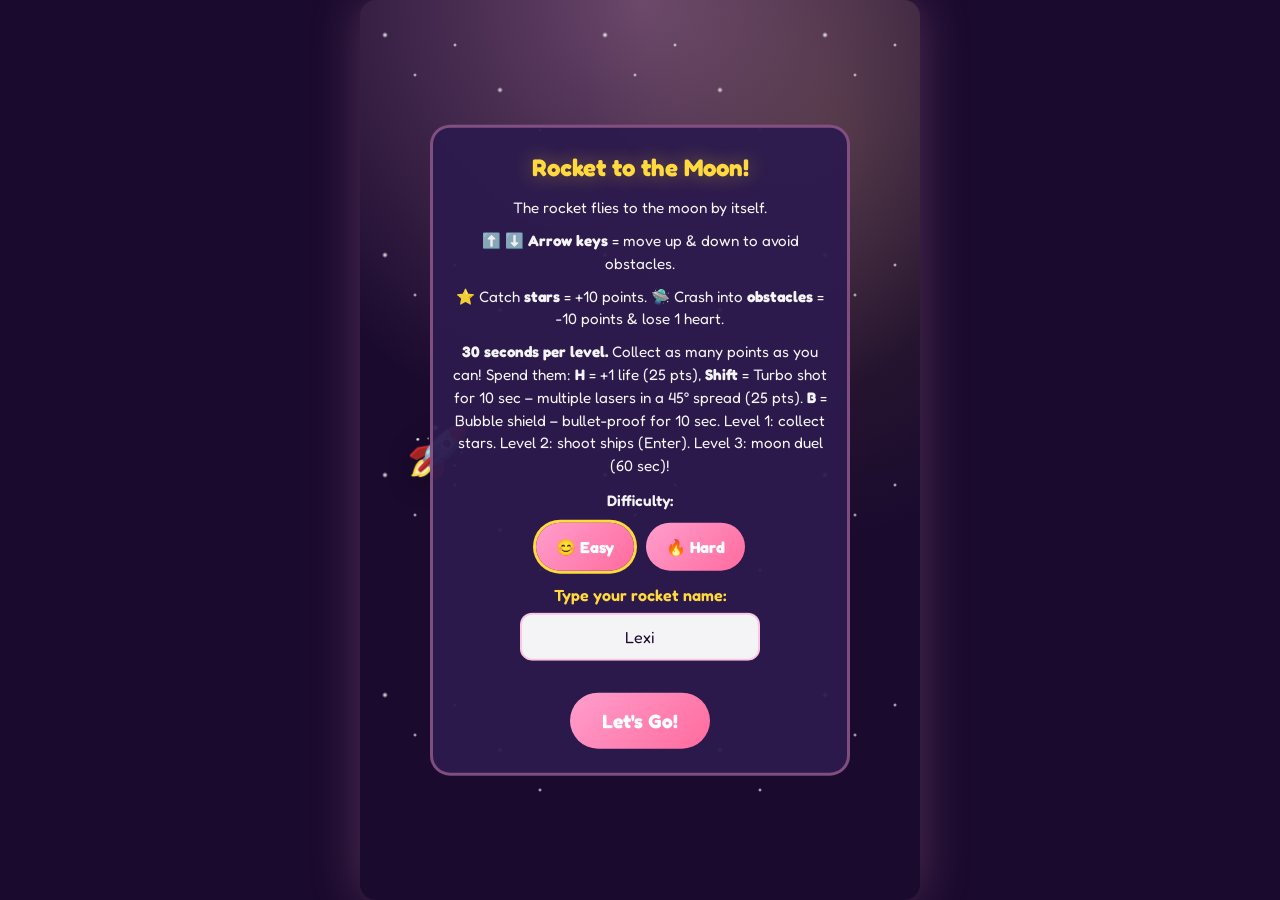
==== index.html @ e7d23eb4 "Bubble shield: footer button + B key, 10s bullet-proof; Level 3 time 60s Made-with: Cursor" ====
<!DOCTYPE html>
<html lang="en">
<head>
  <meta charset="UTF-8" />
  <meta name="viewport" content="width=device-width, initial-scale=1.0, viewport-fit=cover, user-scalable=no" />
  <meta name="apple-mobile-web-app-capable" content="yes" />
  <meta name="apple-mobile-web-app-status-bar-style" content="black-translucent" />
  <meta name="apple-mobile-web-app-title" content="Rocket Moon" />
  <meta name="theme-color" content="#1a0a2e" />
  <title>Rocket to the Moon – Kids Game</title>
  <link rel="manifest" href="manifest.json" />
  <link rel="apple-touch-icon" href="icons/icon-192.png" />
  <link rel="stylesheet" href="style.css" />
</head>
<body>
  <div id="game-container">
    <!-- Game world: sky (levels 1–2), duel (level 3) -->
    <div id="sky">
      <div id="stars"></div>
      <div id="moon" aria-hidden="true"></div>
      <div id="rocket" role="img" aria-label="Rocket">🚀</div>
      <div id="collectibles" aria-hidden="true"></div>
      <div id="obstacles" aria-hidden="true"></div>
      <!-- Level 2: player lasers and alien ships -->
      <div id="player-lasers" aria-hidden="true"></div>
      <div id="enemy-ships" aria-hidden="true"></div>
    </div>

    <!-- Level 3: moon duel -->
    <div id="duel-scene" aria-hidden="true">
      <div id="duel-moon-bg"></div>
      <div id="duel-player" role="img" aria-label="Player">🧑‍🚀</div>
      <div id="duel-alien" role="img" aria-label="Alien">👽</div>
      <div id="duel-alien2" role="img" aria-label="Alien 2" class="duel-alien-extra">👽</div>
      <div id="duel-player-lasers"></div>
      <div id="duel-alien-lasers"></div>
    </div>

    <!-- In-game UI: template layout = Points/timer/pause/exit → Level bar → Pilot/Alien lives -->
    <div id="ui">
      <div id="top-row">
        <div id="score-wrap">
          <span id="pilot-name"></span>
          <span id="score">Points: 10</span>
        </div>
        <div id="timer-wrap" aria-hidden="true">
          <span id="game-timer">1:00</span>
        </div>
        <div id="pause-btn-wrap">
          <button id="pause-btn" type="button">Pause</button>
        </div>
        <div id="exit-btn-wrap">
          <button id="exit-btn" type="button">Exit Game</button>
        </div>
      </div>
      <div id="level-row">
        <span id="level-label">Level 1 • 30 sec</span>
        <span id="turbo-indicator" class="turbo-badge" aria-hidden="true">Turbo</span>
        <div id="level-progress-wrap">
          <div id="level-progress-bar"><div id="level-progress-fill"></div></div>
          <span id="level-progress-icon" aria-hidden="true">🛸</span>
        </div>
      </div>
      <div id="lives-row">
        <div id="top-right-lives">
          <span id="pilot-lives-label">Pilot</span>
          <div id="lives">❤️❤️❤️❤️❤️</div>
          <span id="alien-lives-label">Alien</span>
          <div id="alien-lives-wrap" class="alien-lives-only" aria-hidden="true">
            <span id="alien-lives">💚💚💚💚💚</span>
          </div>
        </div>
      </div>
      <div id="controls-hint">⬆️ ⬇️ Arrows = up/down · Space = Pause</div>
    </div>

    <!-- Touch controls: fixed footer, only on touch devices -->

    <!-- Start screen: instructions, difficulty, mode, pilot name, start -->
    <div id="instructions">
        <h2>Rocket to the Moon!</h2>
        <p>The rocket flies to the moon by itself.</p>
        <p>⬆️ ⬇️ <strong>Arrow keys</strong> = move up &amp; down to avoid obstacles.</p>
        <p>⭐ Catch <strong>stars</strong> = +10 points. 🛸 Crash into <strong>obstacles</strong> = -10 points &amp; lose 1 heart.</p>
        <p><strong>30 seconds per level.</strong> Collect as many points as you can! Spend them: <strong>H</strong> = +1 life (25 pts), <strong>Shift</strong> = Turbo shot for 10 sec – multiple lasers in a 45° spread (25 pts). <strong>B</strong> = Bubble shield – bullet-proof for 10 sec. Level 1: collect stars. Level 2: shoot ships (Enter). Level 3: moon duel (60 sec)!</p>
        <p id="difficulty-label">Difficulty:</p>
        <div id="difficulty-buttons">
          <button id="diff-easy" type="button" class="mode-btn chosen">😊 Easy</button>
          <button id="diff-hard" type="button" class="mode-btn">🔥 Hard</button>
        </div>
        <label for="rocket-name-input" id="rocket-name-label">Type your rocket name:</label>
        <input type="text" id="rocket-name-input" placeholder="e.g. Star Runner" value="Lexi" maxlength="20" autocomplete="off" />
        <button id="start-btn">Let's Go!</button>
    </div>

    <!-- Footer: hidden (time bar removed) -->
    <div id="game-footer" class="hidden" aria-hidden="true">
      <span id="rocket-power-label"></span>
      <div id="rocket-power-bar"><div id="rocket-power-fill"></div></div>
    </div>

    <!-- Overlays: pause, game over, level complete -->
    <div id="pause-overlay">
      <h2>Paused</h2>
      <p class="pause-hint">Press Space or click Resume to continue</p>
      <button id="resume-btn" type="button">Resume</button>
    </div>

    <div id="game-over">
      <h1>Game Over</h1>
      <p id="final-score">You reached Level 1!</p>
      <button id="restart-btn" type="button">Try Again</button>
    </div>

    <div id="level-complete">
      <div id="balloons" aria-hidden="true"></div>
      <h1>Level complete! 🎉</h1>
      <p id="level-complete-msg">Next level starting...</p>
      <button id="next-level-btn">Next Level</button>
    </div>

    <!-- Touch controls: fixed at bottom (footer) -->
    <div id="touch-controls" class="touch-only" aria-label="On-screen controls">
      <button type="button" id="touch-up" class="touch-btn">⬆️</button>
      <button type="button" id="touch-turbo" class="touch-btn" title="Turbo (25 pts)">⚡</button>
      <button type="button" id="touch-life" class="touch-btn" title="+1 life (25 pts)">❤️+</button>
      <button type="button" id="touch-bubble" class="touch-btn" title="Bubble shield (10s)">🫧</button>
      <button type="button" id="touch-shoot" class="touch-btn">🔫</button>
      <button type="button" id="touch-down" class="touch-btn">⬇️</button>
    </div>

    <!-- Exit confirmation (replaces native confirm) -->
    <div id="exit-confirm-modal" class="modal-overlay" aria-hidden="true" aria-modal="true" role="dialog" aria-labelledby="exit-confirm-title">
      <div class="modal-content">
        <h2 id="exit-confirm-title">Exit game?</h2>
        <p>Return to the menu? Your progress will be lost.</p>
        <div class="modal-actions">
          <button id="exit-confirm-no" type="button">Stay</button>
          <button id="exit-confirm-yes" type="button">Exit</button>
        </div>
      </div>
    </div>
  </div>

  <!-- Scripts: config first (game balance), then sounds, then game logic -->
  <script src="config.js"></script>
  <script src="sounds.js"></script>
  <script src="game.js"></script>
  <script src="touch.js"></script>
</body>
</html>
---- style.css ----
@import url('https://fonts.googleapis.com/css2?family=Fredoka:wght@400;600;700&display=swap');

/*
 * style.css – Rocket to the Moon
 * Sections: reset & variables | layout (#game-container, #sky, #stars, #moon)
 *           | rocket, collectibles, obstacles | level-2 (lasers, ships)
 *           | level-3 (duel) | UI (top-row, level, footer) | start screen (#instructions)
 *           | overlays (pause, game-over, level-complete) | utilities | media queries
 */

* {
  margin: 0;
  padding: 0;
  box-sizing: border-box;
}

:root {
  --sky-dark: #1a0a2e;
  --sky-pink: rgba(255, 182, 218, 0.35);
  --moon-glow: #fff5e6;
  --accent: #ffd93d;
  --kid-pink: #ff9ecd;
  --kid-blue: #6bcbff;
  /* Responsive scaling */
  --ui-pad: clamp(8px, 2.5vw, 16px);
  --font-score: clamp(0.9rem, 2.5vw, 1.25rem);
  --font-level: clamp(0.75rem, 2vw, 0.85rem);
  --font-instruction: clamp(0.8rem, 2.2vw, 0.95rem);
  --font-instruction-h2: clamp(1.2rem, 4vw, 1.5rem);
  --rocket-size: clamp(36px, 12vw, 52px);
  --moon-size: clamp(50px, 18vw, 90px);
  --collectible-size: clamp(32px, 10vw, 44px);
  --btn-min-height: clamp(44px, 12vw, 52px);
  --safe-top: env(safe-area-inset-top, 0);
  --safe-bottom: env(safe-area-inset-bottom, 0);
  --safe-left: env(safe-area-inset-left, 0);
  --safe-right: env(safe-area-inset-right, 0);
}

body {
  min-height: 100vh;
  min-height: 100dvh;
  display: flex;
  justify-content: center;
  align-items: center;
  padding: var(--safe-top) var(--safe-left) var(--safe-bottom) var(--safe-right);
  background: var(--sky-dark);
  font-family: 'Fredoka', sans-serif;
  overflow: hidden;
}

#game-container {
  position: relative;
  width: 100%;
  max-width: min(100vw, 560px);
  height: 100vh;
  height: 100dvh;
  max-height: min(100dvh, 900px);
  border-radius: clamp(0px, 3vw, 16px);
  overflow: hidden;
  box-shadow: 0 0 50px rgba(255, 158, 205, 0.25);
}

/* Night sky – soft and magical */
#sky {
  position: absolute;
  inset: 0;
  background: linear-gradient(
    180deg,
    #2d1b4e 0%,
    #1a0a2e 40%,
    #0f0820 100%
  );
  background-image:
    radial-gradient(ellipse 140% 90% at 50% 0%, var(--sky-pink) 0%, transparent 55%),
    radial-gradient(ellipse 100% 100% at 85% 15%, rgba(255, 217, 61, 0.12) 0%, transparent 45%);
}

#stars {
  position: absolute;
  inset: 0;
  background-image:
    radial-gradient(3px 3px at 25px 35px, #fff, transparent),
    radial-gradient(2px 2px at 55px 75px, rgba(255,255,255,0.95), transparent),
    radial-gradient(2px 2px at 95px 45px, #fff, transparent),
    radial-gradient(3px 3px at 140px 90px, rgba(255,255,255,0.9), transparent),
    radial-gradient(2px 2px at 180px 130px, #fff, transparent);
  background-size: 220px 220px;
  animation: twinkle 3s ease-in-out infinite;
  opacity: 0.95;
}

@keyframes twinkle {
  0%, 100% { opacity: 0.95; }
  50% { opacity: 0.7; }
}

/* Moon – scales with viewport */
#moon {
  position: absolute;
  top: 6%;
  right: 10%;
  width: var(--moon-size);
  height: var(--moon-size);
  background: radial-gradient(
    circle at 38% 38%,
    #fffef5,
    #f5e6c8 35%,
    #e8d4a8 65%,
    #c9b87a
  );
  border-radius: 50%;
  box-shadow:
    0 0 50px var(--moon-glow),
    0 0 90px rgba(255, 245, 230, 0.5),
    inset -8px -8px 18px rgba(0,0,0,0.1);
  opacity: 0;
  transition: opacity 0.5s ease;
}

#moon.visible {
  opacity: 1;
}

/* Rocket – scales with viewport */
#rocket {
  position: absolute;
  left: 14%;
  top: 50%;
  font-size: var(--rocket-size);
  transform: translate(-50%, -50%);
  filter: drop-shadow(0 6px 12px rgba(0,0,0,0.3));
  transition: top 0.15s ease-out, opacity 0.2s;
  z-index: 10;
}

#rocket.hit {
  opacity: 0.5;
  animation: rocket-hit 0.3s ease-out;
}

#rocket.bubble {
  box-shadow: 0 0 0 8px rgba(174, 230, 255, 0.5), 0 0 20px rgba(135, 206, 250, 0.4), 0 6px 12px rgba(0,0,0,0.3);
  border-radius: 50%;
  animation: bubble-pulse 1.2s ease-in-out infinite;
}

@keyframes bubble-pulse {
  0%, 100% { box-shadow: 0 0 0 8px rgba(174, 230, 255, 0.5), 0 0 20px rgba(135, 206, 250, 0.4), 0 6px 12px rgba(0,0,0,0.3); }
  50% { box-shadow: 0 0 0 12px rgba(174, 230, 255, 0.35), 0 0 28px rgba(135, 206, 250, 0.5), 0 6px 12px rgba(0,0,0,0.3); }
}

@keyframes rocket-hit {
  0%, 100% { opacity: 0.5; }
  50% { opacity: 1; }
}

/* Collectible stars – scale with viewport */
.collectible.star {
  position: absolute;
  width: var(--collectible-size);
  height: var(--collectible-size);
  font-size: calc(var(--collectible-size) * 0.82);
  display: flex;
  align-items: center;
  justify-content: center;
  z-index: 6;
  animation: star-spin 2s linear infinite;
}

/* Floating obstacles – scale with viewport */
.obstacle.floating {
  position: absolute;
  width: var(--collectible-size);
  height: var(--collectible-size);
  font-size: calc(var(--collectible-size) * 0.85);
  display: flex;
  align-items: center;
  justify-content: center;
  z-index: 5;
}

@keyframes star-spin {
  from { transform: translate(0, -50%) rotate(0deg); }
  to { transform: translate(0, -50%) rotate(360deg); }
}

/* UI – responsive padding and font */
#ui {
  position: absolute;
  top: 0;
  left: 0;
  right: 0;
  padding: var(--ui-pad);
  padding-top: max(var(--ui-pad), var(--safe-top));
  color: #fff;
  text-shadow: 0 1px 4px rgba(0,0,0,0.3);
  z-index: 20;
  pointer-events: none;
}

#score {
  font-size: var(--font-score);
  font-weight: 700;
  opacity: 0;
  transition: opacity 0.3s;
}

#score-wrap {
  display: flex;
  flex-direction: column;
  align-items: flex-start;
  gap: 2px;
}

#pilot-name {
  font-size: clamp(0.7rem, 2vw, 0.8rem);
  color: rgba(255, 255, 255, 0.85);
  font-weight: 400;
  opacity: 0;
  transition: opacity 0.3s;
}

#score-wrap.visible #pilot-name {
  opacity: 1;
}

#top-row {
  display: flex;
  justify-content: space-between;
  align-items: center;
  flex-wrap: wrap;
  gap: clamp(4px, 1.5vw, 8px);
}

#level-row {
  margin-top: 8px;
  opacity: 0;
  transition: opacity 0.3s;
  width: 100%;
}
#level-row.visible {
  opacity: 1;
}
#level-row #level-label {
  font-size: var(--font-level);
  color: rgba(255,255,255,0.95);
  display: block;
  margin-bottom: 4px;
}
#level-progress-wrap {
  display: flex;
  align-items: center;
  gap: 8px;
  width: 100%;
}
#level-progress-wrap #level-progress-bar {
  flex: 1;
  min-width: 0;
}
#level-progress-icon {
  font-size: clamp(14px, 3.5vw, 20px);
  flex-shrink: 0;
  filter: drop-shadow(0 0 4px rgba(255, 217, 61, 0.4));
}

#lives-row {
  margin-top: 8px;
  opacity: 0;
  transition: opacity 0.3s;
}
#lives-row.visible {
  opacity: 1;
}

#lives {
  font-size: clamp(1rem, 3vw, 1.2rem);
  letter-spacing: 2px;
  opacity: 0;
  transition: opacity 0.3s;
}

#score.visible,
#lives.visible,
#score-wrap.visible #score {
  opacity: 1;
}

#pause-btn-wrap {
  opacity: 0;
  pointer-events: none;
}

#pause-btn-wrap.visible {
  opacity: 1;
  pointer-events: auto;
}

#exit-btn-wrap {
  opacity: 0;
  pointer-events: none;
  margin-left: auto;
}

#exit-btn-wrap.visible {
  opacity: 1;
  pointer-events: auto;
}

#top-right-lives {
  display: flex;
  align-items: center;
  gap: 10px;
  flex-wrap: wrap;
  margin-left: auto;
}
#top-right-lives #pilot-lives-label,
#top-right-lives #alien-lives-label {
  font-size: clamp(0.75rem, 2vw, 0.85rem);
  color: rgba(255,255,255,0.95);
  font-weight: 600;
}
#top-right-lives #lives {
  margin: 0;
}
#top-right-lives .alien-lives-only {
  display: flex;
  align-items: center;
  opacity: 1;
}
#top-right-lives .alien-lives-only.visible {
  display: flex;
}
/* Always show Alien hearts in top-right when game UI is visible */
#top-right-lives #alien-lives-wrap {
  display: flex !important;
  opacity: 1 !important;
}
#top-right-lives #alien-lives-label {
  display: inline !important;
}
#top-right-lives #alien-lives {
  letter-spacing: 2px;
}

.alien-lives-only {
  display: none;
  align-items: center;
  gap: 6px;
  font-size: clamp(0.85rem, 2.5vw, 1rem);
  opacity: 0;
  transition: opacity 0.3s;
}
.alien-lives-only.visible {
  display: flex;
  opacity: 1;
}
#alien-lives-label {
  color: rgba(255,255,255,0.9);
}
#alien-lives {
  letter-spacing: 2px;
}

#exit-btn {
  font-size: clamp(0.75rem, 2vw, 0.85rem);
  padding: clamp(4px, 1.5vw, 6px) clamp(8px, 2vw, 12px);
  min-height: clamp(32px, 8vw, 36px);
  background: rgba(255, 107, 107, 0.9);
}

#exit-btn:hover {
  background: #ff6b6b;
}

#pause-btn {
  font-size: clamp(0.8rem, 2.2vw, 0.9rem);
  padding: clamp(6px, 1.5vw, 8px) clamp(12px, 2.5vw, 16px);
  margin-top: 0;
  min-height: clamp(34px, 8vw, 36px);
}

#turbo-indicator.turbo-badge {
  display: none;
  font-size: var(--font-level);
  color: var(--accent);
  font-weight: 700;
  margin-left: 8px;
}
#turbo-indicator.turbo-badge.active {
  display: inline-block;
  animation: turbo-pulse 0.6s ease-in-out infinite alternate;
}
@keyframes turbo-pulse {
  from { opacity: 0.9; }
  to { opacity: 1; text-shadow: 0 0 8px var(--accent); }
}

#level-progress-bar {
  height: clamp(6px, 1.8vw, 8px);
  background: rgba(255,255,255,0.2);
  border-radius: 8px;
  overflow: hidden;
}

#level-progress-fill {
  height: 100%;
  width: 0%;
  background: linear-gradient(90deg, var(--kid-blue), var(--accent));
  border-radius: 8px;
  transition: width 0.2s ease;
}

#controls-hint {
  font-size: clamp(0.65rem, 1.8vw, 0.75rem);
  opacity: 0;
  margin-top: 4px;
  color: rgba(255,255,255,0.92);
}

#controls-hint.visible {
  opacity: 1;
}

/* Touch controls: fixed at bottom (footer) on touch devices */
#touch-controls.touch-only {
  position: absolute;
  bottom: 0;
  left: 0;
  right: 0;
  display: none;
  flex-wrap: wrap;
  justify-content: center;
  gap: 8px;
  padding: 12px var(--ui-pad);
  padding-bottom: max(12px, var(--safe-bottom));
  background: rgba(10, 5, 25, 0.9);
  border-top: 2px solid rgba(255, 182, 218, 0.25);
  z-index: 25;
  pointer-events: none;
  margin-top: 0;
  margin-bottom: 0;
}
#touch-controls.touch-only.visible {
  display: flex;
  pointer-events: auto;
}
.touch-only .touch-btn {
  width: 48px;
  height: 48px;
  min-width: 48px;
  min-height: 48px;
  border-radius: 12px;
  border: 2px solid rgba(255,255,255,0.4);
  background: rgba(26,10,46,0.85);
  color: #fff;
  font-size: 1.4rem;
  cursor: pointer;
  -webkit-tap-highlight-color: transparent;
  touch-action: manipulation;
  pointer-events: auto;
}
.touch-only .touch-btn:active {
  background: rgba(255,217,61,0.4);
  border-color: var(--accent);
}
.touch-only .touch-btn:focus-visible {
  outline: 3px solid var(--accent);
  outline-offset: 2px;
}

/* Exit confirmation modal */
.modal-overlay {
  position: absolute;
  inset: 0;
  display: none;
  flex-direction: column;
  justify-content: center;
  align-items: center;
  background: rgba(26, 10, 46, 0.92);
  z-index: 40;
  padding: var(--ui-pad);
}
.modal-overlay.visible {
  display: flex;
}
.modal-content {
  background: rgba(45, 27, 78, 0.98);
  border: 3px solid rgba(255, 158, 205, 0.4);
  border-radius: clamp(12px, 4vw, 20px);
  padding: clamp(20px, 5vw, 28px);
  text-align: center;
  max-width: min(320px, 90%);
}
.modal-content h2 {
  font-size: clamp(1.1rem, 3.5vw, 1.35rem);
  color: var(--accent);
  margin-bottom: 10px;
}
.modal-content p {
  font-size: clamp(0.9rem, 2.5vw, 1rem);
  color: rgba(255,255,255,0.95);
  margin-bottom: 20px;
  line-height: 1.4;
}
.modal-actions {
  display: flex;
  gap: 12px;
  justify-content: center;
  flex-wrap: wrap;
}
.modal-actions button {
  min-width: 100px;
}
#exit-confirm-no {
  background: linear-gradient(135deg, var(--kid-blue), #5ab8e8);
}
#exit-confirm-yes {
  background: linear-gradient(135deg, #ff6b6b, #e85555);
}

#game-footer {
  display: none;
  position: absolute;
  bottom: 0;
  left: 0;
  right: 0;
  padding: clamp(8px, 2vw, 12px) var(--ui-pad);
  padding-bottom: max(16px, var(--safe-bottom));
  background: rgba(10, 5, 25, 0.85);
  border-top: 2px solid rgba(255, 182, 218, 0.25);
  opacity: 0;
  transition: opacity 0.3s;
  z-index: 20;
}
#game-footer.hidden {
  display: none !important;
}

#game-footer.visible {
  opacity: 1;
}

/* Start screen – responsive, centered, no cropping */
#instructions {
  position: absolute;
  left: 50%;
  top: 50%;
  transform: translate(-50%, -50%);
  width: min(calc(100% - 24px), 420px);
  max-height: calc(100% - 24px);
  overflow-y: auto;
  pointer-events: auto;
  text-align: center;
  padding: clamp(16px, 4vw, 24px) clamp(14px, 4vw, 20px);
  background: rgba(45, 27, 78, 0.95);
  border: 3px solid rgba(255, 158, 205, 0.4);
  border-radius: clamp(12px, 4vw, 20px);
  z-index: 25;
  box-sizing: border-box;
  -webkit-overflow-scrolling: touch;
}

#instructions h2 {
  font-size: var(--font-instruction-h2);
  color: var(--accent);
  margin-bottom: clamp(8px, 2vw, 14px);
  line-height: 1.3;
  text-shadow: 0 0 20px rgba(255, 217, 61, 0.4);
}

#instructions p {
  margin-bottom: clamp(6px, 1.5vw, 10px);
  font-size: var(--font-instruction);
  color: rgba(255, 255, 255, 0.95);
  line-height: 1.5;
  word-wrap: break-word;
  overflow-wrap: break-word;
}

#rocket-name-label {
  display: block;
  margin-top: clamp(10px, 2.5vw, 14px);
  margin-bottom: 8px;
  font-size: clamp(0.9rem, 2.5vw, 1rem);
  color: var(--accent);
  font-weight: 600;
}

#rocket-name-input {
  display: block;
  width: 100%;
  max-width: min(240px, 85%);
  margin: 0 auto 16px;
  padding: clamp(10px, 2.5vw, 12px) clamp(12px, 3vw, 16px);
  font-family: 'Fredoka', sans-serif;
  font-size: clamp(0.9rem, 2.5vw, 1rem);
  border: 2px solid rgba(255, 158, 205, 0.5);
  border-radius: 12px;
  background: rgba(255, 255, 255, 0.95);
  color: #1a0a2e;
  text-align: center;
  box-sizing: border-box;
}

#rocket-name-input::placeholder {
  color: rgba(26, 10, 46, 0.5);
}

#rocket-name-input:focus {
  outline: none;
  border-color: var(--kid-pink);
  box-shadow: 0 0 12px rgba(255, 158, 205, 0.4);
}

#difficulty-label {
  display: block;
  margin-top: 12px;
  margin-bottom: 8px;
  font-size: 1rem;
  color: var(--accent);
  font-weight: 600;
}

#difficulty-buttons {
  display: flex;
  gap: 12px;
  justify-content: center;
  flex-wrap: wrap;
  margin-bottom: 12px;
}

.mode-btn {
  padding: 12px 20px;
  font-size: 1rem;
  margin-top: 0;
  min-height: 48px;
}

.mode-btn.chosen {
  box-shadow: 0 0 0 3px var(--accent);
}

#timer-wrap {
  display: none;
  align-items: center;
  font-size: 1.25rem;
  font-weight: 700;
  color: var(--accent);
}

#timer-wrap.visible {
  display: flex;
}

#timer-wrap.warning #game-timer {
  color: #ff6b6b;
  animation: timer-pulse 0.5s ease-in-out infinite;
}

@keyframes timer-pulse {
  50% { opacity: 0.8; }
}

#instructions.hidden {
  display: none;
}

/* Buttons – touch-friendly min size, scale with viewport */
button {
  font-family: 'Fredoka', sans-serif;
  font-size: clamp(1rem, 2.8vw, 1.2rem);
  font-weight: 700;
  padding: clamp(12px, 3vw, 16px) clamp(24px, 5vw, 32px);
  margin-top: clamp(12px, 3vw, 16px);
  border: none;
  border-radius: 999px;
  background: linear-gradient(135deg, var(--kid-pink), #ff6b9d);
  color: white;
  cursor: pointer;
  transition: transform 0.2s, box-shadow 0.2s;
  min-height: var(--btn-min-height);
}

button:hover {
  transform: scale(1.06);
  box-shadow: 0 6px 24px rgba(255, 107, 157, 0.5);
}

button:active {
  transform: scale(0.98);
}

/* Game Over – encouraging, responsive */
#game-over,
#level-complete,
#pause-overlay {
  position: absolute;
  inset: 0;
  display: none;
  flex-direction: column;
  justify-content: center;
  align-items: center;
  background: rgba(26, 10, 46, 0.94);
  z-index: 30;
  padding: clamp(16px, 4vw, 28px) clamp(16px, 4vw, 24px);
  padding-top: max(clamp(16px, 4vw, 28px), var(--safe-top));
  padding-bottom: max(clamp(16px, 4vw, 28px), var(--safe-bottom));
  box-sizing: border-box;
}

#pause-overlay.visible {
  display: flex;
}

#pause-overlay h2 {
  font-size: clamp(1.4rem, 4.5vw, 1.75rem);
  color: var(--accent);
  margin-bottom: 12px;
  text-align: center;
}

#pause-overlay p.pause-hint,
#pause-overlay .pause-hint {
  font-size: clamp(0.9rem, 2.5vw, 1rem);
  color: rgba(255,255,255,0.9);
  margin-bottom: clamp(16px, 4vw, 24px);
  text-align: center;
  max-width: min(280px, 85vw);
  line-height: 1.4;
  word-wrap: break-word;
  overflow-wrap: break-word;
  padding: 0 12px;
}

#game-over h1 {
  color: #ff6b6b;
  font-size: clamp(1.5rem, 5vw, 2rem);
  text-shadow: 0 0 20px rgba(255, 107, 107, 0.5);
}

#game-over h1,
#level-complete h1 {
  font-size: clamp(1.4rem, 4.5vw, 1.8rem);
  font-weight: 700;
  color: var(--accent);
  text-align: center;
  margin-bottom: 12px;
  line-height: 1.3;
}

#level-complete h1 {
  color: var(--kid-blue);
}

#final-score,
#level-complete p {
  font-size: clamp(0.95rem, 2.8vw, 1.1rem);
  color: rgba(255, 255, 255, 0.9);
  margin-bottom: clamp(16px, 4vw, 24px);
  text-align: center;
}

#balloons {
  position: absolute;
  inset: 0;
  pointer-events: none;
  overflow: hidden;
  z-index: 0;
}

#level-complete h1,
#level-complete p,
#level-complete button {
  position: relative;
  z-index: 1;
}

.balloon {
  position: absolute;
  bottom: -60px;
  width: 44px;
  height: 56px;
  border-radius: 50% 50% 50% 50% / 60% 60% 40% 40%;
  box-shadow: inset -6px -6px 12px rgba(0,0,0,0.15);
  animation: balloon-float 4s ease-in infinite;
}

.balloon::after {
  content: '';
  position: absolute;
  bottom: -12px;
  left: 50%;
  transform: translateX(-50%);
  width: 4px;
  height: 14px;
  background: rgba(0,0,0,0.2);
  border-radius: 2px;
}

@keyframes balloon-float {
  0% {
    bottom: -60px;
    transform: translateX(0) rotate(-5deg);
    opacity: 1;
  }
  100% {
    bottom: 110%;
    transform: translateX(20px) rotate(5deg);
    opacity: 0.7;
  }
}

#game-over.visible,
#level-complete.visible {
  display: flex;
}

/* Level 2: hidden until active */
#player-lasers,
#enemy-ships {
  position: absolute;
  inset: 0;
  pointer-events: none;
  z-index: 7;
}

.laser {
  position: absolute;
  width: clamp(18px, 5vw, 24px);
  height: 6px;
  background: linear-gradient(90deg, #ff4444, #ff8844);
  border-radius: 4px;
  box-shadow: 0 0 12px rgba(255, 68, 68, 0.8);
  z-index: 8;
}

.enemy-ship {
  position: absolute;
  width: var(--collectible-size);
  height: var(--collectible-size);
  font-size: calc(var(--collectible-size) * 0.85);
  display: flex;
  align-items: center;
  justify-content: center;
  z-index: 6;
}

/* Level 3: duel on moon */
#duel-scene {
  position: absolute;
  inset: 0;
  display: none;
  z-index: 15;
}

#duel-scene.visible {
  display: block;
}

#duel-moon-bg {
  position: absolute;
  inset: 0;
  background: linear-gradient(180deg, #1a0a2e 0%, #2d1b4e 50%, #3d2a5c 100%);
  background-image:
    radial-gradient(ellipse 80% 50% at 50% 100%, #4a3d5c 0%, #2d2040 40%, transparent 70%),
    radial-gradient(3px 3px at 20px 30px, #fff, transparent),
    radial-gradient(2px 2px at 60px 80px, rgba(255,255,255,0.9), transparent);
  background-size: 120px 120px;
}

#duel-player {
  position: absolute;
  left: 18%;
  top: 50%;
  transform: translate(-50%, -50%);
  font-size: clamp(40px, 14vw, 56px);
  filter: drop-shadow(0 4px 12px rgba(0,0,0,0.4));
  z-index: 12;
  transition: top 0.1s ease-out;
}

#duel-player.bubble {
  box-shadow: 0 0 0 12px rgba(174, 230, 255, 0.5), 0 0 24px rgba(135, 206, 250, 0.45);
  border-radius: 50%;
  animation: bubble-pulse 1.2s ease-in-out infinite;
}

#duel-alien {
  position: absolute;
  right: 18%;
  top: 50%;
  transform: translate(50%, -50%);
  font-size: clamp(40px, 14vw, 56px);
  filter: drop-shadow(0 4px 12px rgba(0,0,0,0.4));
  z-index: 12;
  transition: top 0.15s ease-out;
}

#duel-alien2.duel-alien-extra {
  position: absolute;
  right: 18%;
  top: 30%;
  transform: translate(50%, -50%);
  font-size: clamp(40px, 14vw, 56px);
  filter: drop-shadow(0 4px 12px rgba(0,0,0,0.4));
  z-index: 12;
  transition: top 0.15s ease-out;
  display: none;
}

#duel-scene.hard-mode #duel-alien2.duel-alien-extra {
  display: block;
}

#duel-player-lasers,
#duel-alien-lasers {
  position: absolute;
  inset: 0;
  pointer-events: none;
  z-index: 11;
}

.duel-laser-player,
.duel-laser-alien {
  position: absolute;
  width: clamp(20px, 6vw, 28px);
  height: 6px;
  border-radius: 4px;
}

.duel-laser-player {
  background: linear-gradient(90deg, #ff4444, #ff8844);
  box-shadow: 0 0 14px rgba(255, 68, 68, 0.9);
}

.duel-laser-alien {
  background: linear-gradient(90deg, #00ff88, #00ccff);
  box-shadow: 0 0 14px rgba(0, 255, 136, 0.8);
}

/* Responsive: tablet and desktop */
@media (min-width: 768px) {
  #game-container {
    max-width: 520px;
    border-radius: 16px;
  }
}

@media (min-width: 1024px) {
  #game-container {
    max-width: 560px;
    max-height: 900px;
  }
}

/* Very short viewports (e.g. landscape phone): keep instructions scrollable */
@media (max-height: 400px) {
  #instructions {
    max-height: calc(100% - 16px);
    padding-top: 12px;
    padding-bottom: 12px;
  }
  #instructions h2 {
    margin-bottom: 6px;
  }
  #instructions p {
    margin-bottom: 6px;
  }
}
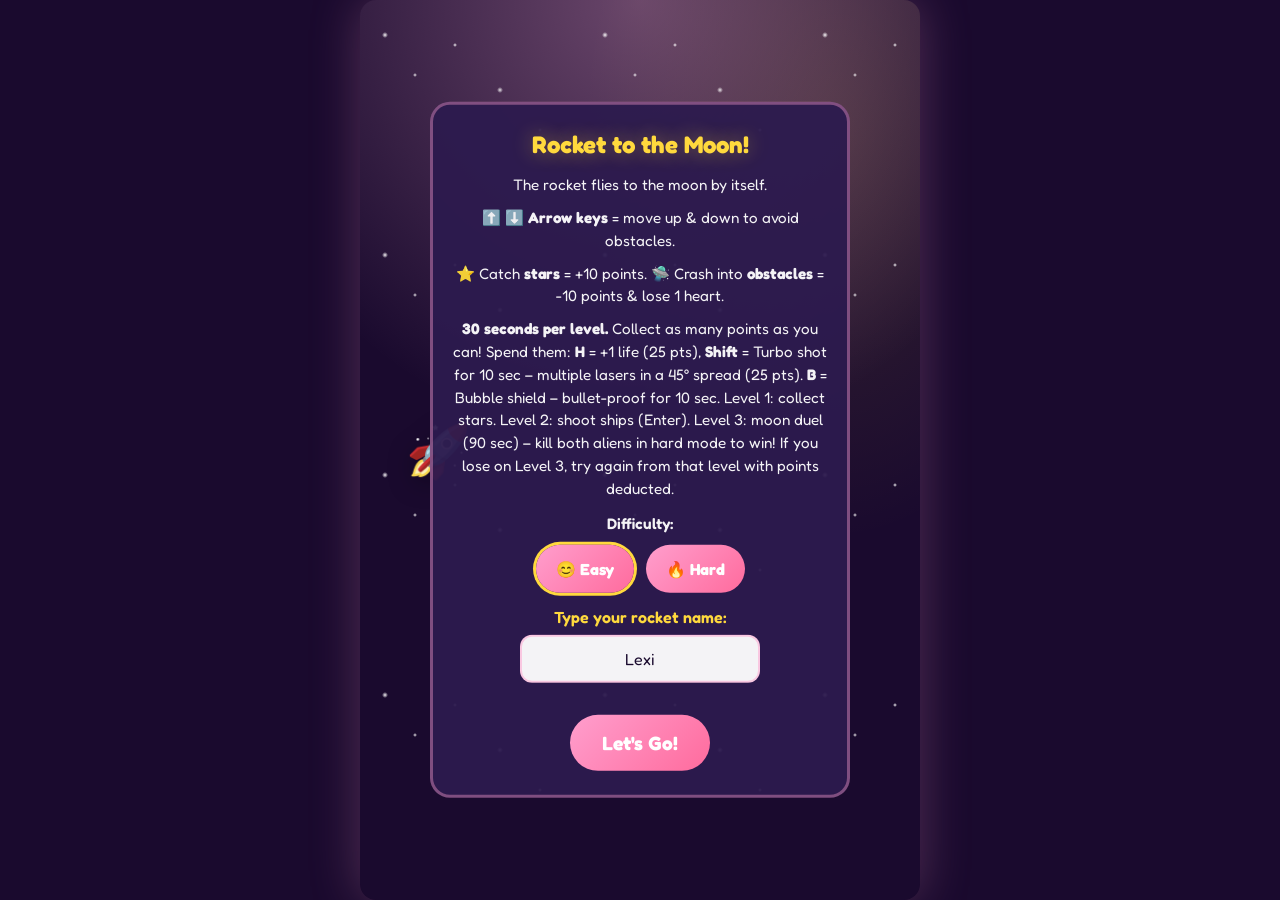
==== commit 40590841: "Level 3: 90s; lose = retry from L3 with -50 pts; hard mode = kill both aliens to win; time out = gam" ====
--- a/index.html
+++ b/index.html
@@ -69,6 +69,10 @@
           <div id="alien-lives-wrap" class="alien-lives-only" aria-hidden="true">
             <span id="alien-lives">💚💚💚💚💚</span>
           </div>
+          <span id="alien2-lives-label" class="alien2-only">Alien 2</span>
+          <div id="alien-lives-wrap-2" class="alien-lives-only alien2-only" aria-hidden="true">
+            <span id="alien2-lives">💚💚💚💚💚</span>
+          </div>
         </div>
       </div>
       <div id="controls-hint">⬆️ ⬇️ Arrows = up/down · Space = Pause</div>
@@ -82,7 +86,7 @@
         <p>The rocket flies to the moon by itself.</p>
         <p>⬆️ ⬇️ <strong>Arrow keys</strong> = move up &amp; down to avoid obstacles.</p>
         <p>⭐ Catch <strong>stars</strong> = +10 points. 🛸 Crash into <strong>obstacles</strong> = -10 points &amp; lose 1 heart.</p>
-        <p><strong>30 seconds per level.</strong> Collect as many points as you can! Spend them: <strong>H</strong> = +1 life (25 pts), <strong>Shift</strong> = Turbo shot for 10 sec – multiple lasers in a 45° spread (25 pts). <strong>B</strong> = Bubble shield – bullet-proof for 10 sec. Level 1: collect stars. Level 2: shoot ships (Enter). Level 3: moon duel (60 sec)!</p>
+        <p><strong>30 seconds per level.</strong> Collect as many points as you can! Spend them: <strong>H</strong> = +1 life (25 pts), <strong>Shift</strong> = Turbo shot for 10 sec – multiple lasers in a 45° spread (25 pts). <strong>B</strong> = Bubble shield – bullet-proof for 10 sec. Level 1: collect stars. Level 2: shoot ships (Enter). Level 3: moon duel (90 sec) – kill both aliens in hard mode to win! If you lose on Level 3, try again from that level with points deducted.</p>
         <p id="difficulty-label">Difficulty:</p>
         <div id="difficulty-buttons">
           <button id="diff-easy" type="button" class="mode-btn chosen">😊 Easy</button>
--- a/style.css
+++ b/style.css
@@ -362,6 +362,18 @@
   letter-spacing: 2px;
 }
 
+/* Level 3 hard mode: second alien lives (hidden until level 3 hard) */
+.alien2-only {
+  display: none !important;
+}
+#top-right-lives .alien2-only.visible {
+  display: inline-block !important;
+}
+#top-right-lives #alien-lives-wrap-2.visible {
+  display: flex !important;
+  opacity: 1 !important;
+}
+
 #exit-btn {
   font-size: clamp(0.75rem, 2vw, 0.85rem);
   padding: clamp(4px, 1.5vw, 6px) clamp(8px, 2vw, 12px);
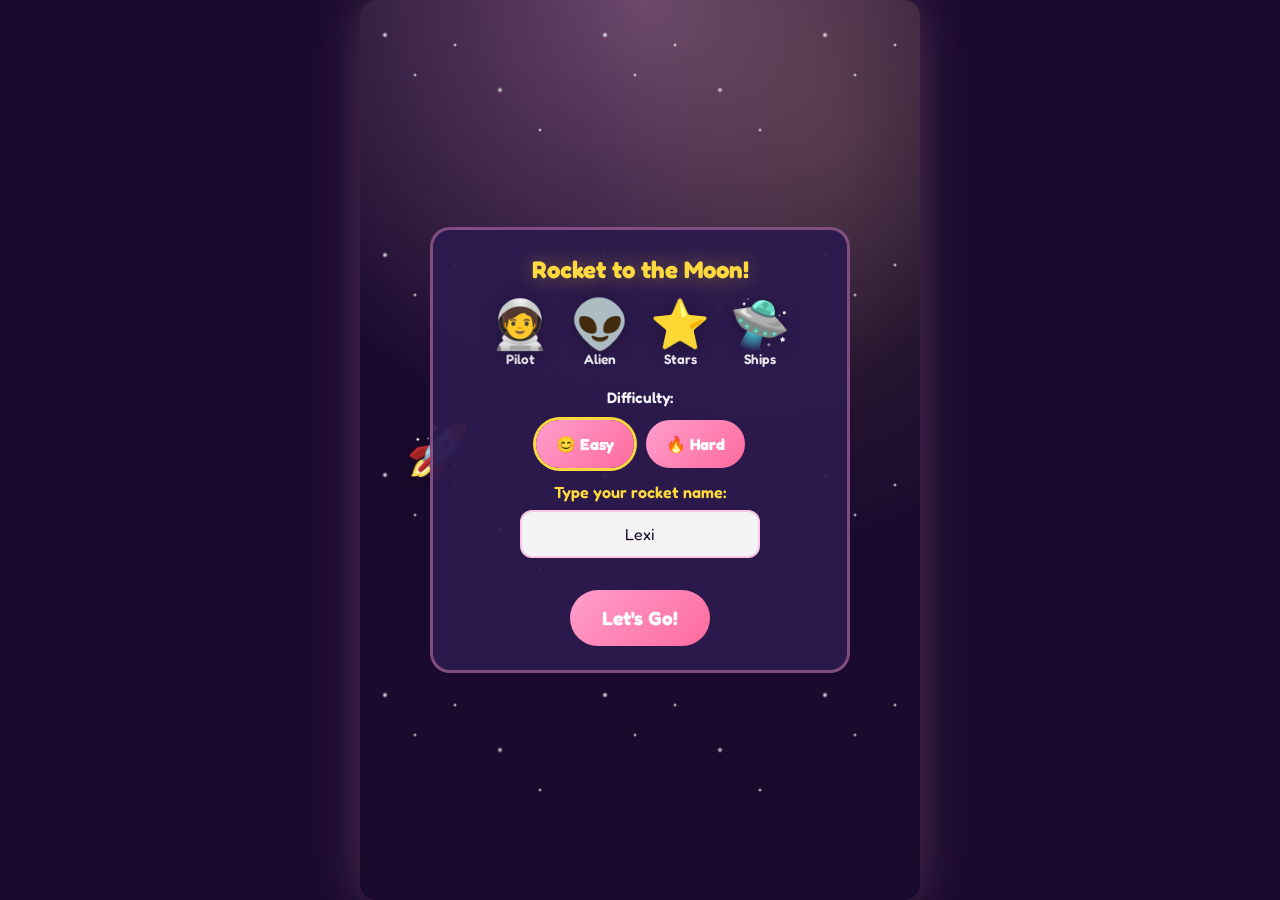
==== commit 9695cd45: "Level 3 Jupiter shelter, Level 4 tap-to-place shelters, turbo tap/hold, phone sound unlock, win repl" ====
--- a/index.html
+++ b/index.html
@@ -26,9 +26,11 @@
       <div id="enemy-ships" aria-hidden="true"></div>
     </div>
 
-    <!-- Level 3: moon duel -->
+    <!-- Level 3 & 4: moon duel -->
     <div id="duel-scene" aria-hidden="true">
       <div id="duel-moon-bg"></div>
+      <div id="duel-jupiter" aria-hidden="true" role="img" aria-label="Jupiter shelter">🪐</div>
+      <div id="duel-shelters" aria-hidden="true"></div>
       <div id="duel-player" role="img" aria-label="Player">🧑‍🚀</div>
       <div id="duel-alien" role="img" aria-label="Alien">👽</div>
       <div id="duel-alien2" role="img" aria-label="Alien 2" class="duel-alien-extra">👽</div>
@@ -83,10 +85,12 @@
     <!-- Start screen: instructions, difficulty, mode, pilot name, start -->
     <div id="instructions">
         <h2>Rocket to the Moon!</h2>
-        <p>The rocket flies to the moon by itself.</p>
-        <p>⬆️ ⬇️ <strong>Arrow keys</strong> = move up &amp; down to avoid obstacles.</p>
-        <p>⭐ Catch <strong>stars</strong> = +10 points. 🛸 Crash into <strong>obstacles</strong> = -10 points &amp; lose 1 heart.</p>
-        <p><strong>30 seconds per level.</strong> Collect as many points as you can! Spend them: <strong>H</strong> = +1 life (25 pts), <strong>Shift</strong> = Turbo shot for 10 sec – multiple lasers in a 45° spread (25 pts). <strong>B</strong> = Bubble shield – bullet-proof for 10 sec. Level 1: collect stars. Level 2: shoot ships (Enter). Level 3: moon duel (90 sec) – kill both aliens in hard mode to win! If you lose on Level 3, try again from that level with points deducted.</p>
+        <div id="start-icons" aria-hidden="true">
+          <span class="start-icon" title="Pilot"><span class="start-icon-emoji">🧑‍🚀</span><span class="start-icon-label">Pilot</span></span>
+          <span class="start-icon" title="Alien"><span class="start-icon-emoji">👽</span><span class="start-icon-label">Alien</span></span>
+          <span class="start-icon" title="Stars"><span class="start-icon-emoji">⭐</span><span class="start-icon-label">Stars</span></span>
+          <span class="start-icon" title="Ships"><span class="start-icon-emoji">🛸</span><span class="start-icon-label">Ships</span></span>
+        </div>
         <p id="difficulty-label">Difficulty:</p>
         <div id="difficulty-buttons">
           <button id="diff-easy" type="button" class="mode-btn chosen">😊 Easy</button>
--- a/style.css
+++ b/style.css
@@ -581,6 +581,33 @@
   text-shadow: 0 0 20px rgba(255, 217, 61, 0.4);
 }
 
+#start-icons {
+  display: flex;
+  flex-wrap: wrap;
+  justify-content: center;
+  gap: clamp(12px, 4vw, 20px);
+  margin-bottom: clamp(14px, 3vw, 20px);
+}
+
+.start-icon {
+  display: flex;
+  flex-direction: column;
+  align-items: center;
+  gap: 4px;
+}
+
+.start-icon-emoji {
+  font-size: clamp(36px, 10vw, 48px);
+  line-height: 1;
+  filter: drop-shadow(0 2px 8px rgba(0, 0, 0, 0.3));
+}
+
+.start-icon-label {
+  font-size: clamp(0.7rem, 2vw, 0.85rem);
+  color: rgba(255, 255, 255, 0.9);
+  font-weight: 600;
+}
+
 #instructions p {
   margin-bottom: clamp(6px, 1.5vw, 10px);
   font-size: var(--font-instruction);
@@ -881,6 +908,37 @@
   background-size: 120px 120px;
 }
 
+/* Level 3: Jupiter shelter in center – blocks alien lasers */
+#duel-jupiter {
+  position: absolute;
+  left: 50%;
+  top: 50%;
+  transform: translate(-50%, -50%);
+  font-size: clamp(56px, 20vw, 100px);
+  z-index: 10;
+  filter: drop-shadow(0 0 20px rgba(210, 180, 140, 0.5));
+  pointer-events: none;
+}
+
+#duel-scene.level-4 #duel-jupiter {
+  display: none;
+}
+
+#duel-shelters {
+  position: absolute;
+  inset: 0;
+  pointer-events: none;
+  z-index: 10;
+}
+
+#duel-shelters .duel-shelter {
+  position: absolute;
+  font-size: clamp(32px, 10vw, 48px);
+  transform: translate(-50%, -50%);
+  filter: drop-shadow(0 0 12px rgba(210, 180, 140, 0.4));
+  pointer-events: none;
+}
+
 #duel-player {
   position: absolute;
   left: 18%;
@@ -949,6 +1007,17 @@
 .duel-laser-alien {
   background: linear-gradient(90deg, #00ff88, #00ccff);
   box-shadow: 0 0 14px rgba(0, 255, 136, 0.8);
+}
+
+.duel-laser-player.ice {
+  background: linear-gradient(90deg, #66ccff, #cceeff);
+  box-shadow: 0 0 14px rgba(100, 200, 255, 0.95);
+}
+
+#duel-alien.frozen,
+#duel-alien2.duel-alien-extra.frozen {
+  filter: drop-shadow(0 4px 12px rgba(0,0,0,0.4)) hue-rotate(180deg) saturate(0.7);
+  opacity: 0.9;
 }
 
 /* Responsive: tablet and desktop */
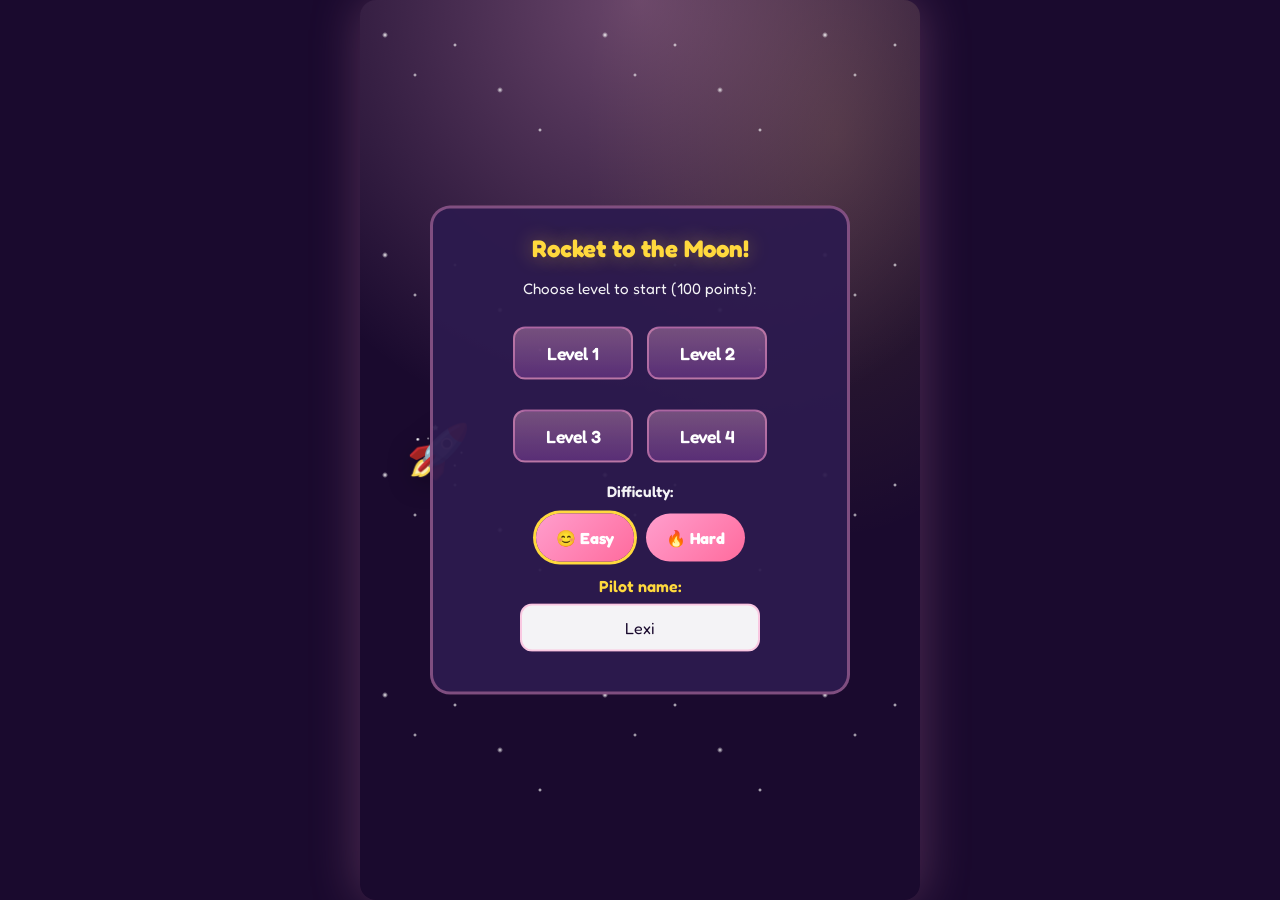
==== commit 5374cb7a: "Level choice (4 buttons), 100 starting points, fix freeze gun (ignore Shift key repeat) Made-with: C" ====
--- a/index.html
+++ b/index.html
@@ -43,7 +43,7 @@
       <div id="top-row">
         <div id="score-wrap">
           <span id="pilot-name"></span>
-          <span id="score">Points: 10</span>
+          <span id="score">Points: 100</span>
         </div>
         <div id="timer-wrap" aria-hidden="true">
           <span id="game-timer">1:00</span>
@@ -82,23 +82,23 @@
 
     <!-- Touch controls: fixed footer, only on touch devices -->
 
-    <!-- Start screen: instructions, difficulty, mode, pilot name, start -->
+    <!-- Start screen: level choice -->
     <div id="instructions">
         <h2>Rocket to the Moon!</h2>
-        <div id="start-icons" aria-hidden="true">
-          <span class="start-icon" title="Pilot"><span class="start-icon-emoji">🧑‍🚀</span><span class="start-icon-label">Pilot</span></span>
-          <span class="start-icon" title="Alien"><span class="start-icon-emoji">👽</span><span class="start-icon-label">Alien</span></span>
-          <span class="start-icon" title="Stars"><span class="start-icon-emoji">⭐</span><span class="start-icon-label">Stars</span></span>
-          <span class="start-icon" title="Ships"><span class="start-icon-emoji">🛸</span><span class="start-icon-label">Ships</span></span>
+        <p class="level-choose-label">Choose level to start (100 points):</p>
+        <div id="level-buttons">
+          <button type="button" id="start-level-1" class="level-btn">Level 1</button>
+          <button type="button" id="start-level-2" class="level-btn">Level 2</button>
+          <button type="button" id="start-level-3" class="level-btn">Level 3</button>
+          <button type="button" id="start-level-4" class="level-btn">Level 4</button>
         </div>
         <p id="difficulty-label">Difficulty:</p>
         <div id="difficulty-buttons">
           <button id="diff-easy" type="button" class="mode-btn chosen">😊 Easy</button>
           <button id="diff-hard" type="button" class="mode-btn">🔥 Hard</button>
         </div>
-        <label for="rocket-name-input" id="rocket-name-label">Type your rocket name:</label>
+        <label for="rocket-name-input" id="rocket-name-label">Pilot name:</label>
         <input type="text" id="rocket-name-input" placeholder="e.g. Star Runner" value="Lexi" maxlength="20" autocomplete="off" />
-        <button id="start-btn">Let's Go!</button>
     </div>
 
     <!-- Footer: hidden (time bar removed) -->
--- a/style.css
+++ b/style.css
@@ -581,31 +581,38 @@
   text-shadow: 0 0 20px rgba(255, 217, 61, 0.4);
 }
 
-#start-icons {
+.level-choose-label {
+  font-size: var(--font-instruction);
+  color: rgba(255, 255, 255, 0.95);
+  margin-bottom: clamp(10px, 2.5vw, 14px);
+}
+
+#level-buttons {
   display: flex;
   flex-wrap: wrap;
   justify-content: center;
-  gap: clamp(12px, 4vw, 20px);
-  margin-bottom: clamp(14px, 3vw, 20px);
-}
-
-.start-icon {
-  display: flex;
-  flex-direction: column;
-  align-items: center;
-  gap: 4px;
-}
-
-.start-icon-emoji {
-  font-size: clamp(36px, 10vw, 48px);
-  line-height: 1;
-  filter: drop-shadow(0 2px 8px rgba(0, 0, 0, 0.3));
-}
-
-.start-icon-label {
-  font-size: clamp(0.7rem, 2vw, 0.85rem);
-  color: rgba(255, 255, 255, 0.9);
+  gap: clamp(10px, 3vw, 14px);
+  margin-bottom: clamp(14px, 3vw, 18px);
+}
+
+.level-btn {
+  min-width: clamp(100px, 28vw, 120px);
+  padding: clamp(12px, 3vw, 14px) clamp(16px, 4vw, 20px);
+  font-size: clamp(0.95rem, 2.5vw, 1.1rem);
   font-weight: 600;
+  border-radius: 12px;
+  border: 2px solid rgba(255, 158, 205, 0.5);
+  background: linear-gradient(180deg, rgba(255, 182, 218, 0.35), rgba(157, 78, 180, 0.4));
+  color: #fff;
+  cursor: pointer;
+  transition: transform 0.1s, box-shadow 0.2s;
+}
+
+.level-btn:hover,
+.level-btn:focus {
+  transform: scale(1.05);
+  box-shadow: 0 0 16px rgba(255, 158, 205, 0.5);
+  outline: none;
 }
 
 #instructions p {
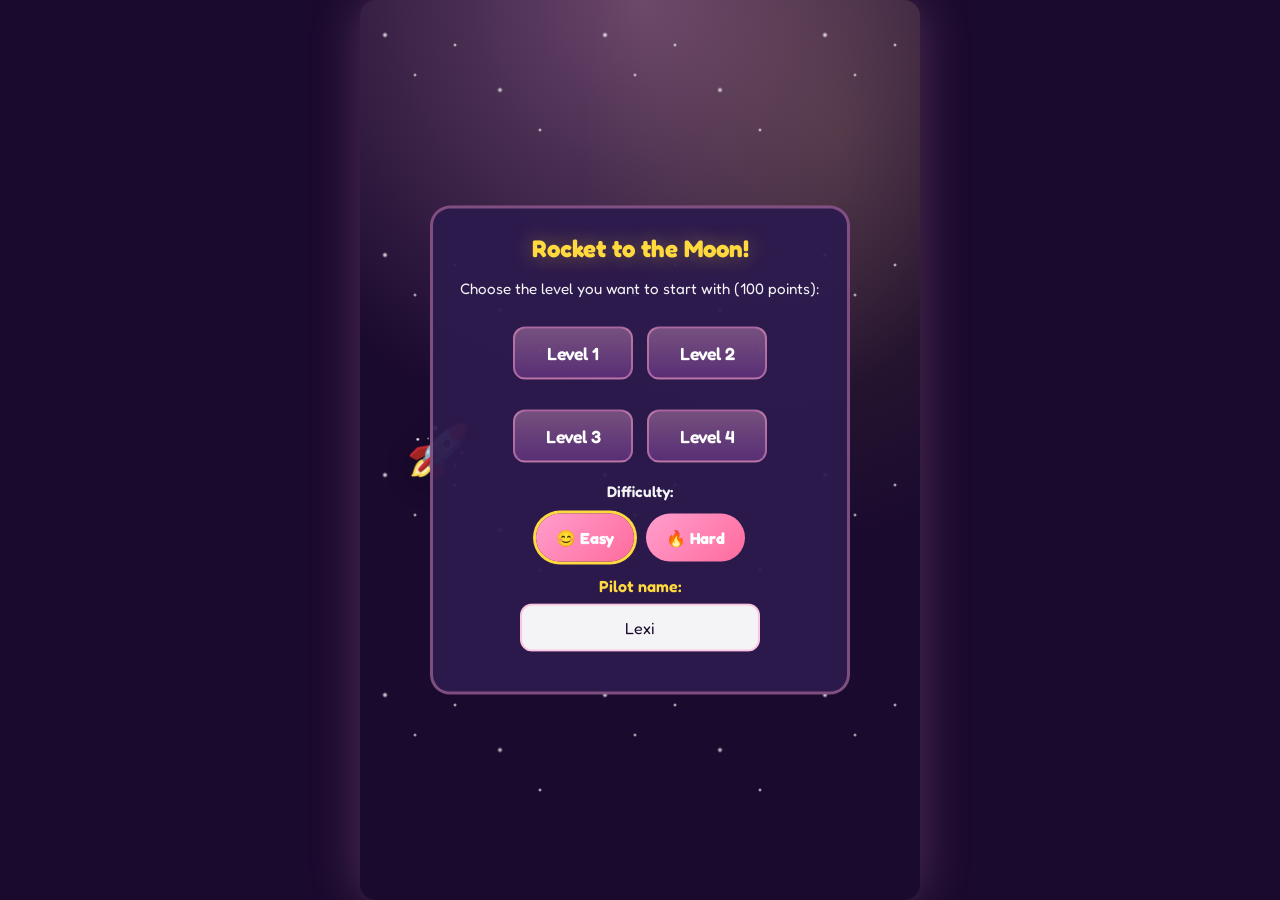
==== commit 00a44404: "Level choice label tweak, alien ice cover visual when frozen (5 sec) Made-with: Cursor" ====
--- a/index.html
+++ b/index.html
@@ -85,12 +85,12 @@
     <!-- Start screen: level choice -->
     <div id="instructions">
         <h2>Rocket to the Moon!</h2>
-        <p class="level-choose-label">Choose level to start (100 points):</p>
+        <p class="level-choose-label">Choose the level you want to start with (100 points):</p>
         <div id="level-buttons">
-          <button type="button" id="start-level-1" class="level-btn">Level 1</button>
-          <button type="button" id="start-level-2" class="level-btn">Level 2</button>
-          <button type="button" id="start-level-3" class="level-btn">Level 3</button>
-          <button type="button" id="start-level-4" class="level-btn">Level 4</button>
+          <button type="button" id="start-level-1" class="level-btn" title="Collect stars">Level 1</button>
+          <button type="button" id="start-level-2" class="level-btn" title="Shoot ships">Level 2</button>
+          <button type="button" id="start-level-3" class="level-btn" title="Moon duel + Jupiter">Level 3</button>
+          <button type="button" id="start-level-4" class="level-btn" title="Moon duel + place shelters">Level 4</button>
         </div>
         <p id="difficulty-label">Difficulty:</p>
         <div id="difficulty-buttons">
--- a/style.css
+++ b/style.css
@@ -1023,8 +1023,27 @@
 
 #duel-alien.frozen,
 #duel-alien2.duel-alien-extra.frozen {
-  filter: drop-shadow(0 4px 12px rgba(0,0,0,0.4)) hue-rotate(180deg) saturate(0.7);
-  opacity: 0.9;
+  filter: drop-shadow(0 4px 12px rgba(0,0,0,0.4))
+          brightness(0.85) saturate(0.6) hue-rotate(180deg);
+  opacity: 1;
+  box-shadow: 0 0 0 4px rgba(180, 220, 255, 0.9),
+              0 0 24px rgba(150, 210, 255, 0.8),
+              inset 0 0 20px rgba(200, 235, 255, 0.4);
+  border-radius: 50%;
+  animation: alien-frozen-ice 1.5s ease-in-out infinite;
+}
+
+@keyframes alien-frozen-ice {
+  0%, 100% {
+    box-shadow: 0 0 0 4px rgba(180, 220, 255, 0.9),
+                0 0 24px rgba(150, 210, 255, 0.8),
+                inset 0 0 20px rgba(200, 235, 255, 0.4);
+  }
+  50% {
+    box-shadow: 0 0 0 5px rgba(200, 235, 255, 0.95),
+                0 0 28px rgba(170, 220, 255, 0.9),
+                inset 0 0 24px rgba(220, 245, 255, 0.5);
+  }
 }
 
 /* Responsive: tablet and desktop */
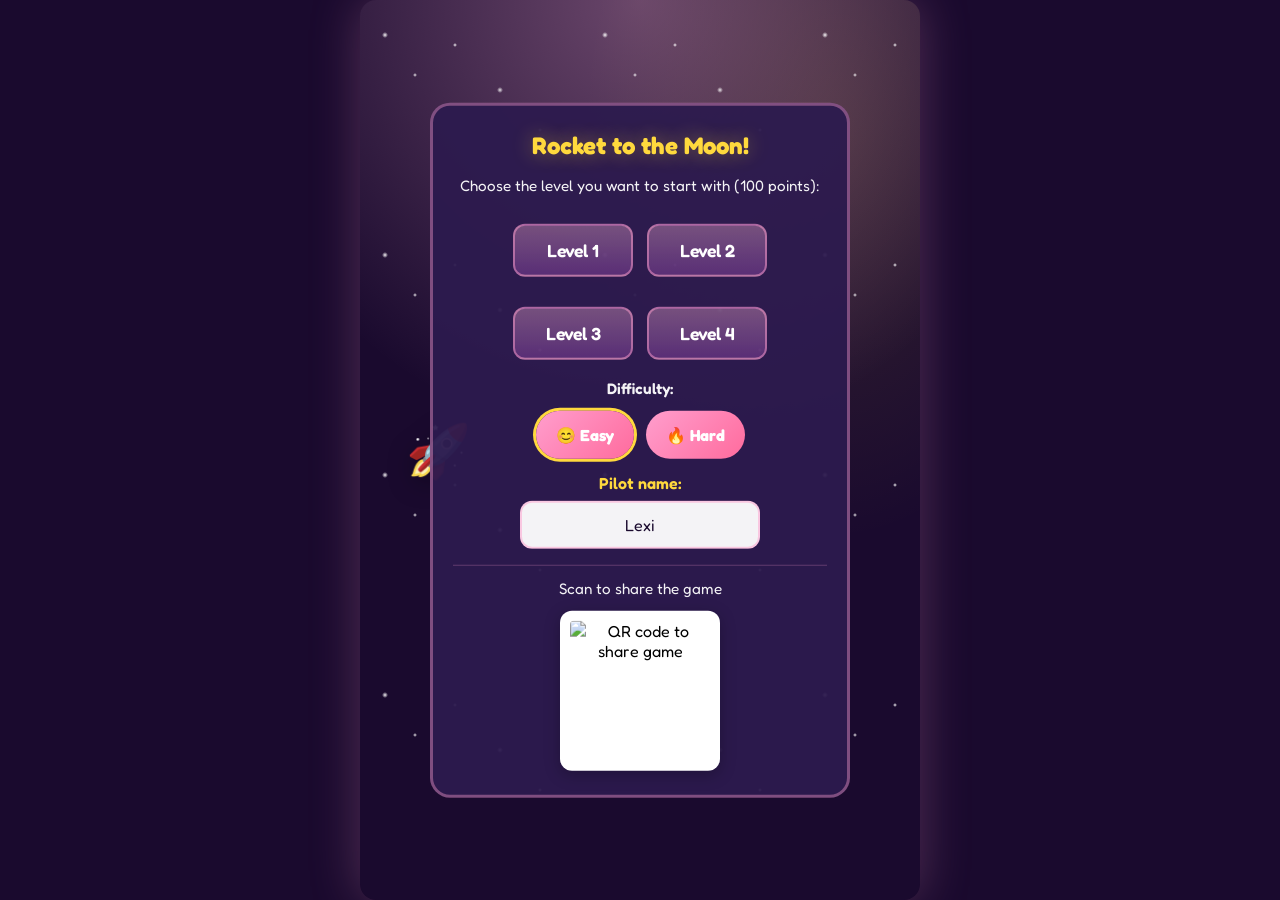
==== commit 53c4637f: "README rocketmoon.game URL, QR code on main page, rocket app icons Made-with: Cursor" ====
--- a/index.html
+++ b/index.html
@@ -99,6 +99,12 @@
         </div>
         <label for="rocket-name-input" id="rocket-name-label">Pilot name:</label>
         <input type="text" id="rocket-name-input" placeholder="e.g. Star Runner" value="Lexi" maxlength="20" autocomplete="off" />
+        <div id="share-qr-wrap">
+          <p class="share-qr-label">Scan to share the game</p>
+          <div class="share-qr-box">
+            <img id="share-qr" src="https://api.qrserver.com/v1/create-qr-code/?size=140x140&data=https%3A%2F%2Fgame.theadvancheers.com%2F" width="140" height="140" alt="QR code to share game" />
+          </div>
+        </div>
     </div>
 
     <!-- Footer: hidden (time bar removed) -->
--- a/style.css
+++ b/style.css
@@ -687,6 +687,31 @@
   box-shadow: 0 0 0 3px var(--accent);
 }
 
+#share-qr-wrap {
+  margin-top: 16px;
+  padding-top: 12px;
+  border-top: 1px solid rgba(255, 158, 205, 0.25);
+}
+
+.share-qr-label {
+  font-size: 0.8rem;
+  color: rgba(255, 255, 255, 0.85);
+  margin-bottom: 8px;
+}
+
+.share-qr-box {
+  display: inline-block;
+  background: #fff;
+  padding: 10px;
+  border-radius: 12px;
+  box-shadow: 0 4px 16px rgba(0, 0, 0, 0.25);
+}
+
+#share-qr-wrap img {
+  display: block;
+  border-radius: 4px;
+}
+
 #timer-wrap {
   display: none;
   align-items: center;
@@ -946,6 +971,15 @@
   pointer-events: none;
 }
 
+/* Level 4: ice block shelters (instead of Jupiter) */
+#duel-shelters .duel-shelter-ice {
+  filter: drop-shadow(0 0 8px rgba(180, 220, 255, 0.9))
+          drop-shadow(0 0 16px rgba(150, 210, 255, 0.6));
+  box-shadow: 0 0 0 3px rgba(200, 235, 255, 0.7),
+              inset 0 0 12px rgba(220, 245, 255, 0.3);
+  border-radius: 8px;
+}
+
 #duel-player {
   position: absolute;
   left: 18%;
